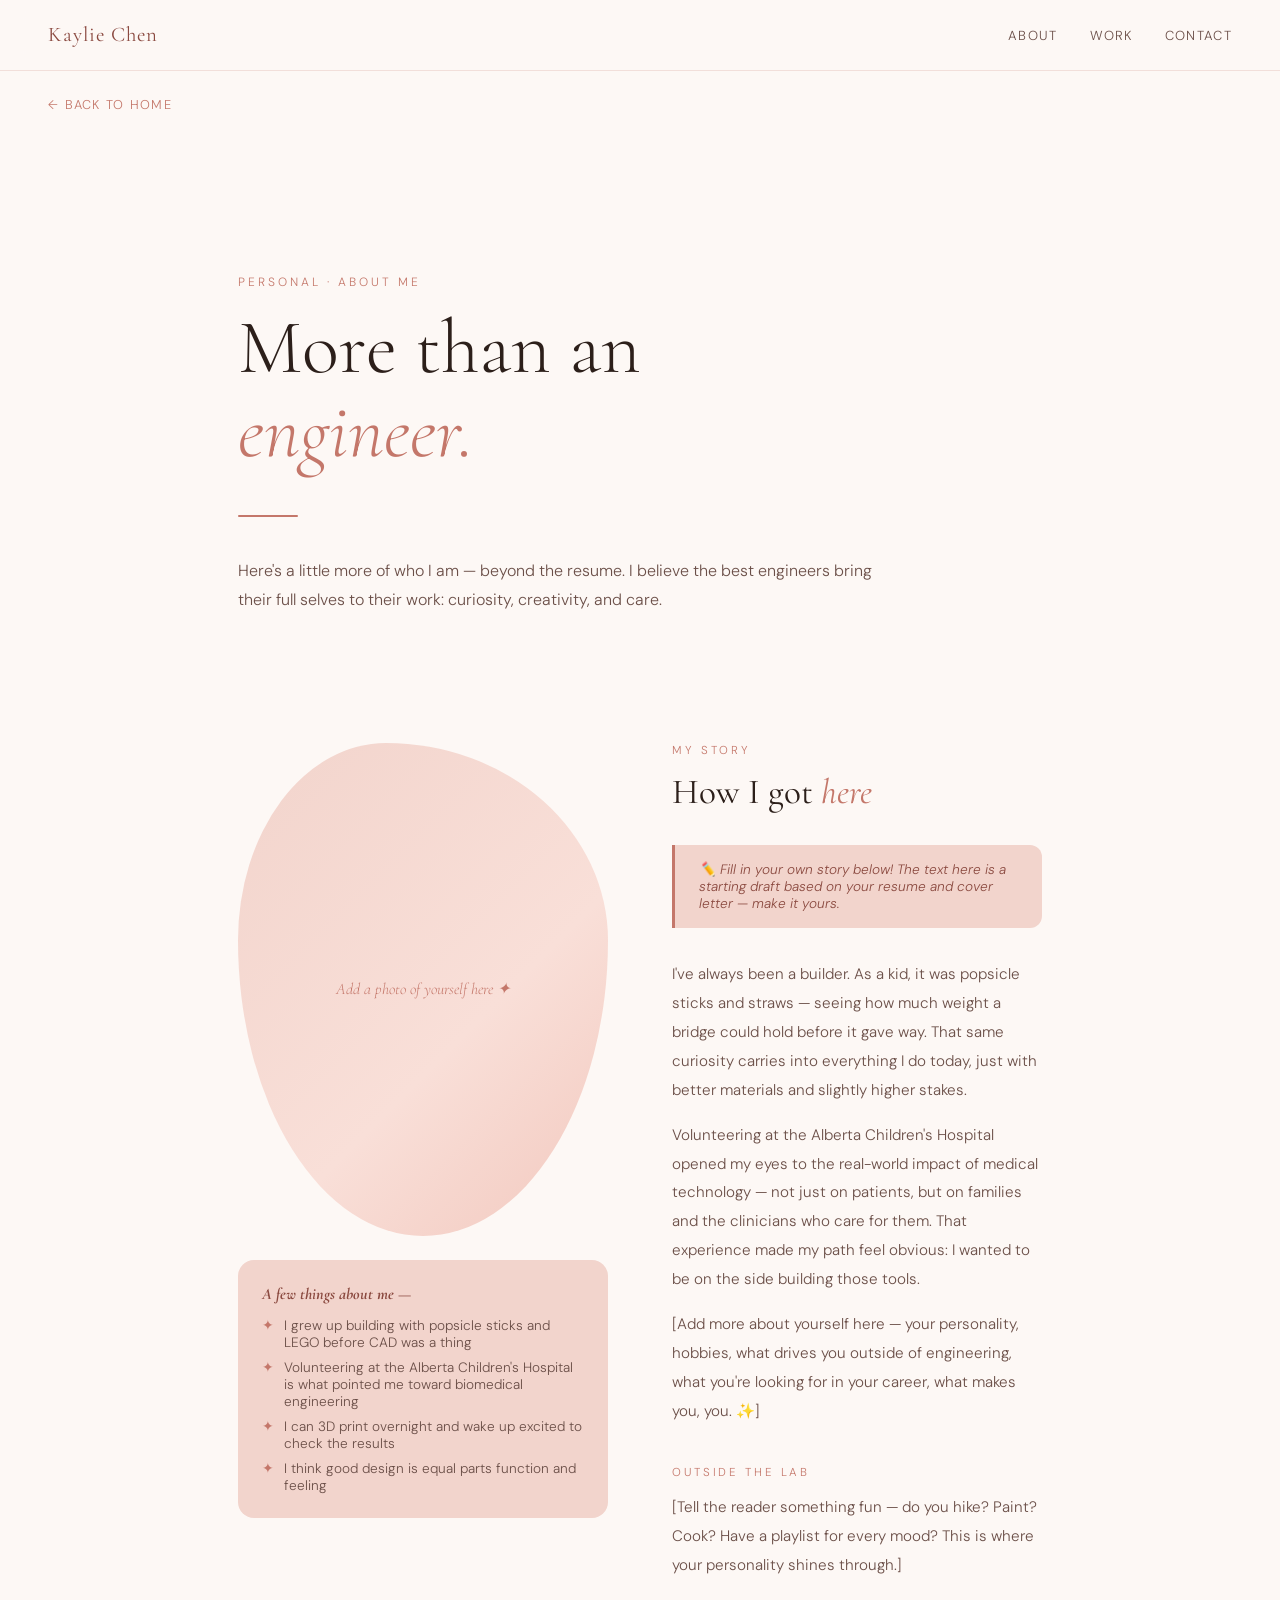
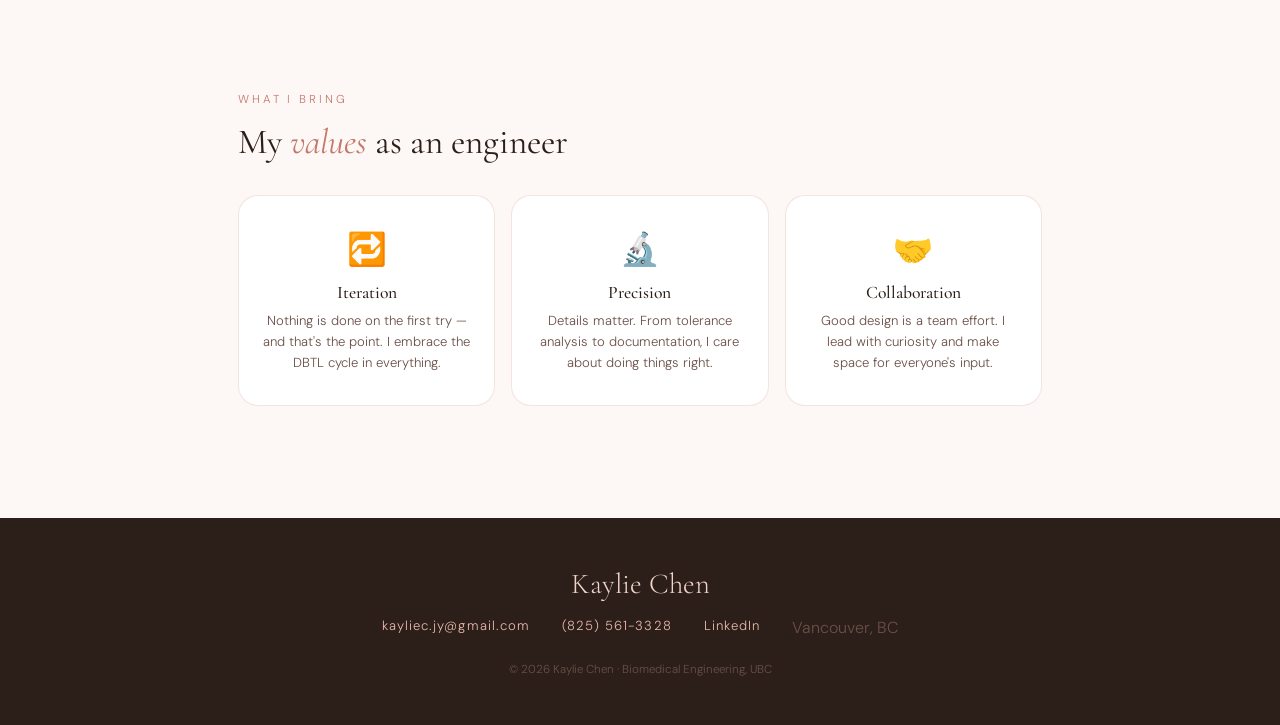
==== about.html @ 6ee11d53 "new web look" ====
<!DOCTYPE html>
<html lang="en">
<head>
  <meta charset="UTF-8"/>
  <meta name="viewport" content="width=device-width, initial-scale=1.0"/>
  <title>About — Kaylie Chen</title>
  <link rel="preconnect" href="https://fonts.googleapis.com">
  <link href="https://fonts.googleapis.com/css2?family=Cormorant+Garamond:ital,wght@0,300;0,400;0,500;1,300;1,400&family=DM+Sans:wght@300;400;500&display=swap" rel="stylesheet">
  <link rel="stylesheet" href="shared.css">
  <style>
    .about-grid {
      display: grid;
      grid-template-columns: 1fr 1fr;
      gap: 4rem;
      align-items: start;
      padding: 3rem;
      max-width: 900px;
      margin: 0 auto;
    }

    .about-photo-wrap {
      position: relative;
    }

    .about-photo-main {
      width: 100%;
      aspect-ratio: 3/4;
      background: linear-gradient(135deg, var(--pink) 0%, #f9dfd8 60%, #f2c8be 100%);
      border-radius: 40% 60% 50% 50% / 40% 40% 60% 60%;
      display: flex;
      align-items: center;
      justify-content: center;
      color: var(--rose);
      font-style: italic;
      font-family: 'Cormorant Garamond', serif;
      font-size: 1rem;
      text-align: center;
      padding: 2rem;
    }

    .fun-fact-strip {
      background: var(--pink);
      border-radius: 16px;
      padding: 1.5rem;
      margin-top: 1.5rem;
    }

    .fun-fact-strip h4 {
      font-family: 'Cormorant Garamond', serif;
      font-size: 1rem;
      font-style: italic;
      color: var(--rose-dark);
      margin-bottom: 0.8rem;
    }

    .fun-list {
      list-style: none;
      display: flex;
      flex-direction: column;
      gap: 0.5rem;
    }

    .fun-list li {
      font-size: 0.85rem;
      color: var(--text-soft);
      display: flex;
      gap: 0.6rem;
    }

    .fun-list li::before {
      content: "✦";
      color: var(--rose);
      flex-shrink: 0;
    }

    .values-section {
      padding: 3rem;
      max-width: 900px;
      margin: 0 auto;
    }

    .values-grid {
      display: grid;
      grid-template-columns: repeat(3, 1fr);
      gap: 1rem;
      margin-top: 2rem;
    }

    .value-card {
      background: white;
      border: 1px solid var(--border);
      border-radius: 20px;
      padding: 2rem 1.5rem;
      text-align: center;
    }

    .value-emoji {
      font-size: 2rem;
      margin-bottom: 0.8rem;
    }

    .value-name {
      font-family: 'Cormorant Garamond', serif;
      font-size: 1.1rem;
      font-weight: 500;
      color: var(--text);
      margin-bottom: 0.4rem;
    }

    .value-desc {
      font-size: 0.82rem;
      color: var(--text-soft);
      line-height: 1.6;
    }

    .placeholder-note {
      background: var(--pink);
      border-left: 3px solid var(--rose);
      padding: 1rem 1.5rem;
      border-radius: 0 12px 12px 0;
      font-size: 0.85rem;
      color: var(--rose-dark);
      font-style: italic;
      margin: 2rem 0;
    }

    @media (max-width: 768px) {
      .about-grid { grid-template-columns: 1fr; padding: 1.5rem; }
      .values-grid { grid-template-columns: 1fr; }
    }
  </style>
</head>
<body>

  <nav>
    <a class="nav-logo" href="index.html">Kaylie Chen</a>
    <ul class="nav-links">
      <li><a href="index.html#about">About</a></li>
      <li><a href="index.html#projects">Work</a></li>
      <li><a href="#contact">Contact</a></li>
    </ul>
  </nav>

  <a href="index.html" class="back-btn">← Back to Home</a>

  <div class="page-hero">
    <p class="page-tag">Personal · About Me</p>
    <h1 class="page-title">More than an<br><em>engineer.</em></h1>
    <div class="divider"></div>
    <p class="page-intro">
      Here's a little more of who I am — beyond the resume. I believe the best engineers 
      bring their full selves to their work: curiosity, creativity, and care.
    </p>
  </div>

  <div class="about-grid">
    <div class="reveal">
      <div class="about-photo-main">
        Add a photo of yourself here ✦
      </div>
      <div class="fun-fact-strip">
        <h4>A few things about me —</h4>
        <ul class="fun-list">
          <li>I grew up building with popsicle sticks and LEGO before CAD was a thing</li>
          <li>Volunteering at the Alberta Children's Hospital is what pointed me toward biomedical engineering</li>
          <li>I can 3D print overnight and wake up excited to check the results</li>
          <li>I think good design is equal parts function and feeling</li>
        </ul>
      </div>
    </div>

    <div class="reveal">
      <p class="section-label">My Story</p>
      <h2 class="section-heading">How I got <em>here</em></h2>

      <div class="placeholder-note">
        ✏️ Fill in your own story below! The text here is a starting draft based on your resume and cover letter — make it yours.
      </div>

      <p class="body-text">
        I've always been a builder. As a kid, it was popsicle sticks and straws — seeing how much 
        weight a bridge could hold before it gave way. That same curiosity carries into everything 
        I do today, just with better materials and slightly higher stakes.
      </p>
      <p class="body-text">
        Volunteering at the Alberta Children's Hospital opened my eyes to the real-world impact 
        of medical technology — not just on patients, but on families and the clinicians who care 
        for them. That experience made my path feel obvious: I wanted to be on the side building 
        those tools.
      </p>
      <p class="body-text">
        [Add more about yourself here — your personality, hobbies, what drives you outside of 
        engineering, what you're looking for in your career, what makes you, you. ✨]
      </p>

      <p class="section-label" style="margin-top: 2.5rem">Outside the Lab</p>
      <p class="body-text">
        [Tell the reader something fun — do you hike? Paint? Cook? Have a playlist for every 
        mood? This is where your personality shines through.]
      </p>
    </div>
  </div>

  <!-- VALUES -->
  <div class="values-section reveal">
    <p class="section-label">What I Bring</p>
    <h2 class="section-heading">My <em>values</em> as an engineer</h2>
    <div class="values-grid">
      <div class="value-card">
        <div class="value-emoji">🔁</div>
        <div class="value-name">Iteration</div>
        <p class="value-desc">Nothing is done on the first try — and that's the point. I embrace the DBTL cycle in everything.</p>
      </div>
      <div class="value-card">
        <div class="value-emoji">🔬</div>
        <div class="value-name">Precision</div>
        <p class="value-desc">Details matter. From tolerance analysis to documentation, I care about doing things right.</p>
      </div>
      <div class="value-card">
        <div class="value-emoji">🤝</div>
        <div class="value-name">Collaboration</div>
        <p class="value-desc">Good design is a team effort. I lead with curiosity and make space for everyone's input.</p>
      </div>
    </div>
  </div>

  <footer id="contact">
    <div class="footer-name">Kaylie Chen</div>
    <div class="footer-links">
      <a href="mailto:kayliec.jy@gmail.com">kayliec.jy@gmail.com</a>
      <a href="tel:8255613328">(825) 561-3328</a>
      <a href="https://www.linkedin.com/in/kayliecjy" target="_blank">LinkedIn</a>
      <span style="color: var(--text-soft)">Vancouver, BC</span>
    </div>
    <p class="footer-copy">© 2026 Kaylie Chen · Biomedical Engineering, UBC</p>
  </footer>

  <script>
    const reveals = document.querySelectorAll('.reveal');
    const observer = new IntersectionObserver(entries => {
      entries.forEach(e => { if (e.isIntersecting) e.target.classList.add('visible'); });
    }, { threshold: 0.1 });
    reveals.forEach(el => observer.observe(el));
  </script>
</body>
</html>
---- shared.css ----
/* shared.css — Kaylie Chen Portfolio */

:root {
  --bg: #fdf8f5;
  --pink: #f2d4cc;
  --pink-mid: #e8b8ac;
  --rose: #c4776a;
  --rose-dark: #8b4a40;
  --green: #7aad8f;
  --text: #2c1f1a;
  --text-soft: #6b4f48;
  --cream: #faf3ee;
  --border: rgba(196, 119, 106, 0.2);
}

* { margin: 0; padding: 0; box-sizing: border-box; }
html { scroll-behavior: smooth; }

body {
  background: var(--bg);
  color: var(--text);
  font-family: 'DM Sans', sans-serif;
  font-weight: 300;
  overflow-x: hidden;
}

/* NAV */
nav {
  position: fixed;
  top: 0; left: 0; right: 0;
  z-index: 100;
  display: flex;
  justify-content: space-between;
  align-items: center;
  padding: 1.4rem 3rem;
  background: rgba(253, 248, 245, 0.9);
  backdrop-filter: blur(12px);
  border-bottom: 1px solid var(--border);
}

.nav-logo {
  font-family: 'Cormorant Garamond', serif;
  font-size: 1.3rem;
  font-weight: 400;
  letter-spacing: 0.05em;
  color: var(--rose-dark);
  text-decoration: none;
}

.nav-links {
  display: flex;
  gap: 2rem;
  list-style: none;
}

.nav-links a {
  font-size: 0.82rem;
  letter-spacing: 0.1em;
  text-transform: uppercase;
  color: var(--text-soft);
  text-decoration: none;
  transition: color 0.3s;
}

.nav-links a:hover { color: var(--rose); }

/* PAGE HERO */
.page-hero {
  padding: 10rem 3rem 5rem;
  max-width: 900px;
  margin: 0 auto;
}

.page-tag {
  font-size: 0.75rem;
  letter-spacing: 0.25em;
  text-transform: uppercase;
  color: var(--rose);
  margin-bottom: 1rem;
}

.page-title {
  font-family: 'Cormorant Garamond', serif;
  font-size: clamp(2.8rem, 6vw, 5rem);
  font-weight: 300;
  line-height: 1.1;
  margin-bottom: 1.5rem;
}

.page-title em { font-style: italic; color: var(--rose); }

.page-intro {
  font-size: 1rem;
  line-height: 1.8;
  color: var(--text-soft);
  max-width: 640px;
}

.divider {
  width: 60px;
  height: 2px;
  background: var(--rose);
  margin: 2.5rem 0;
  border-radius: 2px;
}

/* CONTENT SECTIONS */
.content-section {
  padding: 4rem 3rem;
  max-width: 900px;
  margin: 0 auto;
}

.section-label {
  font-size: 0.72rem;
  letter-spacing: 0.25em;
  text-transform: uppercase;
  color: var(--rose);
  margin-bottom: 0.8rem;
}

.section-heading {
  font-family: 'Cormorant Garamond', serif;
  font-size: clamp(1.5rem, 3vw, 2.2rem);
  font-weight: 400;
  margin-bottom: 1.2rem;
  color: var(--text);
}

.section-heading em { font-style: italic; color: var(--rose); }

.body-text {
  font-size: 0.95rem;
  line-height: 1.9;
  color: var(--text-soft);
  margin-bottom: 1rem;
}

/* GOALS/ACHIEVEMENTS */
.goals-grid {
  display: grid;
  grid-template-columns: repeat(auto-fit, minmax(240px, 1fr));
  gap: 1.2rem;
  margin-top: 2rem;
}

.goal-card {
  background: var(--cream);
  border: 1px solid var(--border);
  border-radius: 18px;
  padding: 1.8rem;
}

.goal-icon {
  font-size: 1.5rem;
  margin-bottom: 0.8rem;
}

.goal-title {
  font-family: 'Cormorant Garamond', serif;
  font-size: 1.1rem;
  font-weight: 500;
  margin-bottom: 0.5rem;
  color: var(--text);
}

.goal-desc {
  font-size: 0.85rem;
  line-height: 1.7;
  color: var(--text-soft);
}

/* PHOTO GRID */
.photo-section {
  padding: 4rem 3rem;
  max-width: 900px;
  margin: 0 auto;
}

.photo-grid {
  display: grid;
  grid-template-columns: repeat(3, 1fr);
  gap: 1rem;
  margin-top: 1.5rem;
}

.photo-placeholder {
  aspect-ratio: 4/3;
  background: linear-gradient(135deg, var(--pink) 0%, #f9dfd8 100%);
  border-radius: 16px;
  display: flex;
  flex-direction: column;
  align-items: center;
  justify-content: center;
  gap: 0.5rem;
  color: var(--rose);
  font-size: 0.8rem;
  font-style: italic;
  text-align: center;
  padding: 1rem;
  cursor: pointer;
  transition: transform 0.3s;
}

.photo-placeholder:hover { transform: scale(1.02); }

.photo-placeholder .plus {
  font-size: 2rem;
  opacity: 0.5;
}

.photo-placeholder.green { background: linear-gradient(135deg, #d4e8dd 0%, #edf4f0 100%); color: #3a7a56; }
.photo-placeholder.purple { background: linear-gradient(135deg, #ddd4ee 0%, #f0ecf8 100%); color: #6a4a8b; }
.photo-placeholder.gold { background: linear-gradient(135deg, #f0ddb8 0%, #fdf3e3 100%); color: #8b6a2a; }

/* SKILLS TAGS */
.skills-row {
  display: flex;
  flex-wrap: wrap;
  gap: 0.6rem;
  margin-top: 1.5rem;
}

.skill-tag {
  padding: 0.4rem 1rem;
  border: 1px solid var(--rose);
  border-radius: 50px;
  font-size: 0.78rem;
  letter-spacing: 0.08em;
  color: var(--rose-dark);
}

/* FOOTER */
footer {
  background: var(--text);
  color: var(--pink);
  padding: 3rem;
  display: flex;
  flex-direction: column;
  align-items: center;
  gap: 1rem;
  text-align: center;
  margin-top: 4rem;
}

.footer-name {
  font-family: 'Cormorant Garamond', serif;
  font-size: 1.8rem;
  color: var(--pink);
}

.footer-links {
  display: flex;
  gap: 2rem;
  flex-wrap: wrap;
  justify-content: center;
}

.footer-links a {
  color: var(--pink-mid);
  text-decoration: none;
  font-size: 0.82rem;
  letter-spacing: 0.08em;
  transition: color 0.3s;
}

.footer-links a:hover { color: white; }

.footer-copy {
  font-size: 0.72rem;
  color: var(--text-soft);
  margin-top: 0.5rem;
}

/* BACK BTN */
.back-btn {
  display: inline-flex;
  align-items: center;
  gap: 0.5rem;
  font-size: 0.8rem;
  letter-spacing: 0.1em;
  text-transform: uppercase;
  color: var(--rose);
  text-decoration: none;
  margin: 6rem 3rem 0;
  transition: gap 0.3s;
}

.back-btn:hover { gap: 0.8rem; }

/* REVEAL ANIMATION */
.reveal {
  opacity: 0;
  transform: translateY(24px);
  transition: opacity 0.7s ease, transform 0.7s ease;
}

.reveal.visible {
  opacity: 1;
  transform: translateY(0);
}

@media (max-width: 768px) {
  nav { padding: 1rem 1.5rem; }
  .page-hero { padding: 8rem 1.5rem 3rem; }
  .content-section, .photo-section { padding: 3rem 1.5rem; }
  .photo-grid { grid-template-columns: repeat(2, 1fr); }
  .back-btn { margin: 5rem 1.5rem 0; }
}
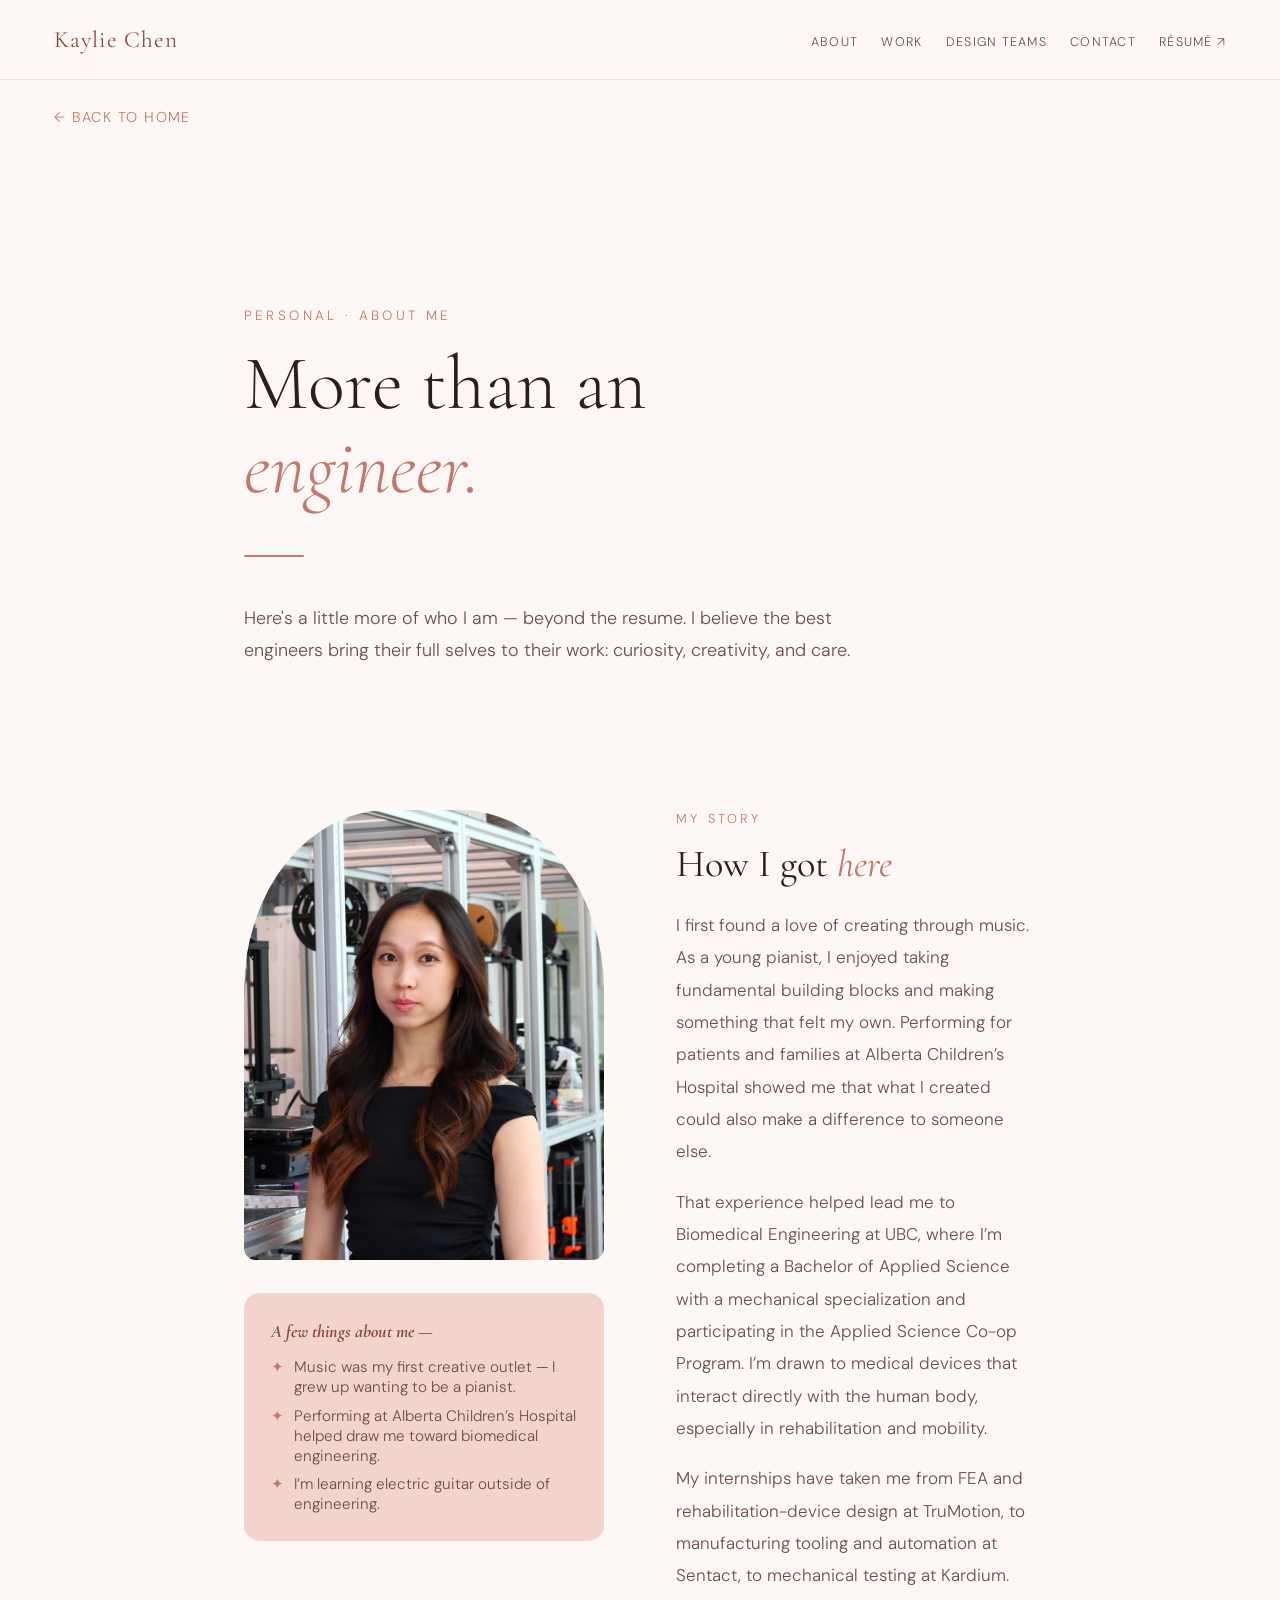
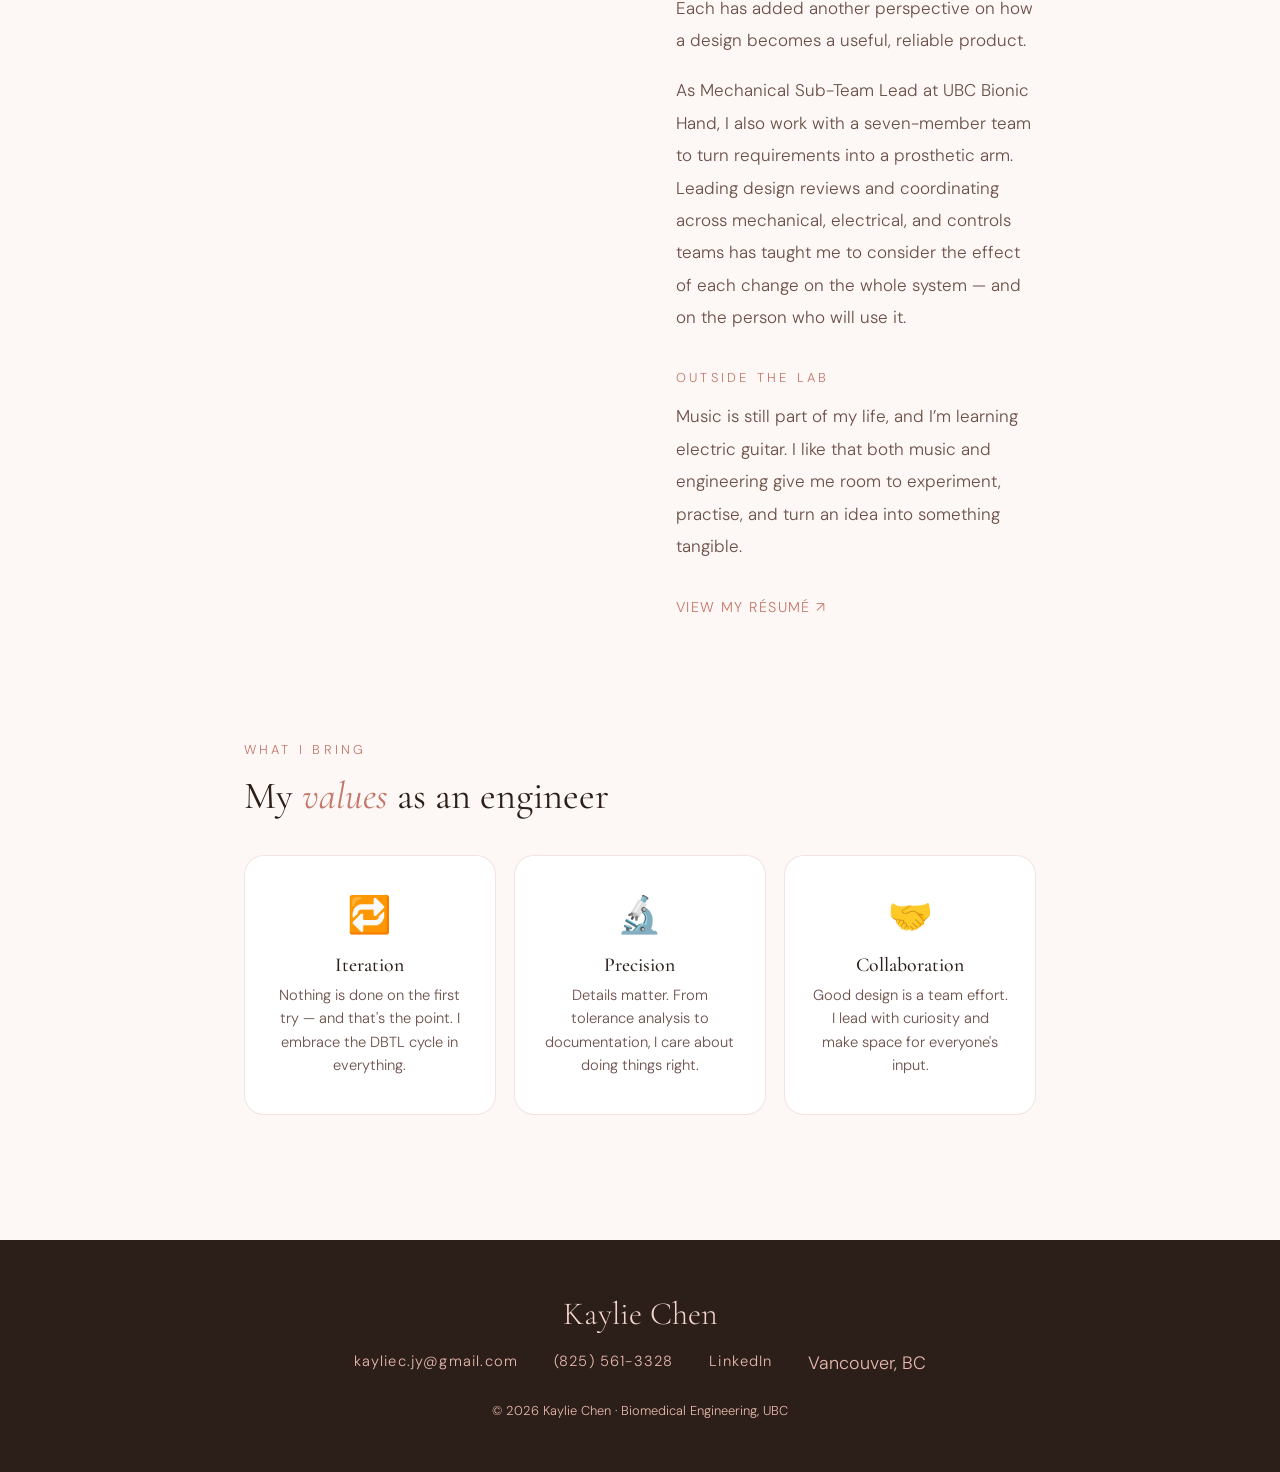
==== commit 68e4b7c1: "new updates bulk" ====
--- a/about.html
+++ b/about.html
@@ -129,17 +129,11 @@
       .values-grid { grid-template-columns: 1fr; }
     }
   </style>
+  <link rel="icon" href="icon.png">
 </head>
 <body>
 
-  <nav>
-    <a class="nav-logo" href="index.html">Kaylie Chen</a>
-    <ul class="nav-links">
-      <li><a href="index.html#about">About</a></li>
-      <li><a href="index.html#projects">Work</a></li>
-      <li><a href="#contact">Contact</a></li>
-    </ul>
-  </nav>
+  <nav aria-label="Main navigation"><a class="nav-logo" href="index.html">Kaylie Chen</a><ul class="nav-links"><li><a href="index.html#about">About</a></li><li><a href="index.html#projects">Work</a></li><li><a href="index.html#design-teams">Design Teams</a></li><li><a href="index.html#contact">Contact</a></li><li><a href="assets/Kaylie-Chen-Resume.pdf" target="_blank" rel="noopener">Résumé ↗</a></li></ul></nav>
 
   <a href="index.html" class="back-btn">← Back to Home</a>
 
@@ -155,17 +149,10 @@
 
   <div class="about-grid">
     <div class="reveal">
-      <div class="about-photo-main">
-        Add a photo of yourself here ✦
-      </div>
+      <img class="portrait" src="assets/kaylie-chen.jpg" alt="Kaylie Chen in a fabrication lab" width="1600" height="1067">
       <div class="fun-fact-strip">
         <h4>A few things about me —</h4>
-        <ul class="fun-list">
-          <li>I grew up building with popsicle sticks and LEGO before CAD was a thing</li>
-          <li>Volunteering at the Alberta Children's Hospital is what pointed me toward biomedical engineering</li>
-          <li>I can 3D print overnight and wake up excited to check the results</li>
-          <li>I think good design is equal parts function and feeling</li>
-        </ul>
+        <ul class="fun-list"><li>Music was my first creative outlet — I grew up wanting to be a pianist.</li><li>Performing at Alberta Children’s Hospital helped draw me toward biomedical engineering.</li><li>I’m learning electric guitar outside of engineering.</li></ul>
       </div>
     </div>
 
@@ -173,31 +160,13 @@
       <p class="section-label">My Story</p>
       <h2 class="section-heading">How I got <em>here</em></h2>
 
-      <div class="placeholder-note">
-        ✏️ Fill in your own story below! The text here is a starting draft based on your resume and cover letter — make it yours.
-      </div>
-
-      <p class="body-text">
-        I've always been a builder. As a kid, it was popsicle sticks and straws — seeing how much 
-        weight a bridge could hold before it gave way. That same curiosity carries into everything 
-        I do today, just with better materials and slightly higher stakes.
-      </p>
-      <p class="body-text">
-        Volunteering at the Alberta Children's Hospital opened my eyes to the real-world impact 
-        of medical technology — not just on patients, but on families and the clinicians who care 
-        for them. That experience made my path feel obvious: I wanted to be on the side building 
-        those tools.
-      </p>
-      <p class="body-text">
-        [Add more about yourself here — your personality, hobbies, what drives you outside of 
-        engineering, what you're looking for in your career, what makes you, you. ✨]
-      </p>
-
-      <p class="section-label" style="margin-top: 2.5rem">Outside the Lab</p>
-      <p class="body-text">
-        [Tell the reader something fun — do you hike? Paint? Cook? Have a playlist for every 
-        mood? This is where your personality shines through.]
-      </p>
+      <p class="body-text">I first found a love of creating through music. As a young pianist, I enjoyed taking fundamental building blocks and making something that felt my own. Performing for patients and families at Alberta Children’s Hospital showed me that what I created could also make a difference to someone else.</p>
+      <p class="body-text">That experience helped lead me to Biomedical Engineering at UBC, where I’m completing a Bachelor of Applied Science with a mechanical specialization and participating in the Applied Science Co-op Program. I’m drawn to medical devices that interact directly with the human body, especially in rehabilitation and mobility.</p>
+      <p class="body-text">My internships have taken me from FEA and rehabilitation-device design at TruMotion, to manufacturing tooling and automation at Sentact, to mechanical testing at Kardium. Each has added another perspective on how a design becomes a useful, reliable product.</p>
+      <p class="body-text">As Mechanical Sub-Team Lead at UBC Bionic Hand, I also work with a seven-member team to turn requirements into a prosthetic arm. Leading design reviews and coordinating across mechanical, electrical, and controls teams has taught me to consider the effect of each change on the whole system — and on the person who will use it.</p>
+      <p class="section-label" style="margin-top:2rem">Outside the Lab</p>
+      <p class="body-text">Music is still part of my life, and I’m learning electric guitar. I like that both music and engineering give me room to experiment, practise, and turn an idea into something tangible.</p>
+      <a href="assets/Kaylie-Chen-Resume.pdf" class="back-btn" style="margin:1rem 0" target="_blank" rel="noopener">View my résumé ↗</a>
     </div>
   </div>
 
@@ -229,18 +198,12 @@
     <div class="footer-links">
       <a href="mailto:kayliec.jy@gmail.com">kayliec.jy@gmail.com</a>
       <a href="tel:8255613328">(825) 561-3328</a>
-      <a href="https://www.linkedin.com/in/kayliecjy" target="_blank">LinkedIn</a>
+      <a href="https://www.linkedin.com/in/kayliecjy" target="_blank" rel="noopener noreferrer">LinkedIn</a>
       <span style="color: var(--text-soft)">Vancouver, BC</span>
     </div>
     <p class="footer-copy">© 2026 Kaylie Chen · Biomedical Engineering, UBC</p>
   </footer>
 
-  <script>
-    const reveals = document.querySelectorAll('.reveal');
-    const observer = new IntersectionObserver(entries => {
-      entries.forEach(e => { if (e.isIntersecting) e.target.classList.add('visible'); });
-    }, { threshold: 0.1 });
-    reveals.forEach(el => observer.observe(el));
-  </script>
+
 </body>
 </html>
--- a/shared.css
+++ b/shared.css
@@ -14,7 +14,7 @@
 }
 
 * { margin: 0; padding: 0; box-sizing: border-box; }
-html { scroll-behavior: smooth; }
+html { scroll-behavior: smooth; font-size: 112%; }
 
 body {
   background: var(--bg);
@@ -289,16 +289,30 @@
 .back-btn:hover { gap: 0.8rem; }
 
 /* REVEAL ANIMATION */
-.reveal {
-  opacity: 0;
-  transform: translateY(24px);
-  transition: opacity 0.7s ease, transform 0.7s ease;
-}
+.reveal { opacity: 1; }
 
 .reveal.visible {
   opacity: 1;
   transform: translateY(0);
 }
+
+/* Fixed-header anchors and accessible, responsive navigation. */
+html { scroll-padding-top: 7rem; }
+[id] { scroll-margin-top: 7rem; }
+nav { gap: 1.5rem; }
+.nav-links { gap: 1.3rem; align-items: center; flex-wrap: wrap; }
+.nav-links a { font-size: .7rem; }
+a:focus-visible { outline: 3px solid var(--rose-dark); outline-offset: 5px; }
+.footer-copy, footer .footer-links span { color: var(--pink-mid) !important; }
+.editor-note { background: #fff3c4; border-left: 4px solid #9a6b13; border-radius: 0 10px 10px 0; padding: 1rem 1.3rem; color: #5d410d; font-size: .85rem; line-height: 1.8; margin: 1.5rem 0; }
+.case-list { padding-left: 1.2rem; color: var(--text-soft); font-size: .92rem; line-height: 1.85; }
+.case-list li { margin-bottom: .7rem; }
+.case-summary { border-block: 1px solid var(--border); padding: 1.5rem 0; margin: 2rem 0; display: grid; grid-template-columns: repeat(3, 1fr); gap: 1.5rem; }
+.case-summary dt { font-size: .7rem; text-transform: uppercase; letter-spacing: .12em; color: var(--rose-dark); margin-bottom: .5rem; }
+.case-summary dd { font-size: .85rem; line-height: 1.7; color: var(--text-soft); }
+.portrait { width: 100%; height: auto; aspect-ratio: 4/5; object-fit: cover; object-position: center; border-radius: 40% 40% 12px 12px; }
+@media (max-width: 768px) { nav { align-items: flex-start; flex-direction: column; gap: .65rem; padding: .8rem 1.5rem; } .nav-links { gap: .65rem 1rem; } .nav-links a { font-size: .62rem; letter-spacing: .06em; } .case-summary { grid-template-columns: 1fr; } }
+@media (prefers-reduced-motion: reduce) { html { scroll-behavior: auto; } *, *::before, *::after { transition: none !important; animation: none !important; } }
 
 @media (max-width: 768px) {
   nav { padding: 1rem 1.5rem; }
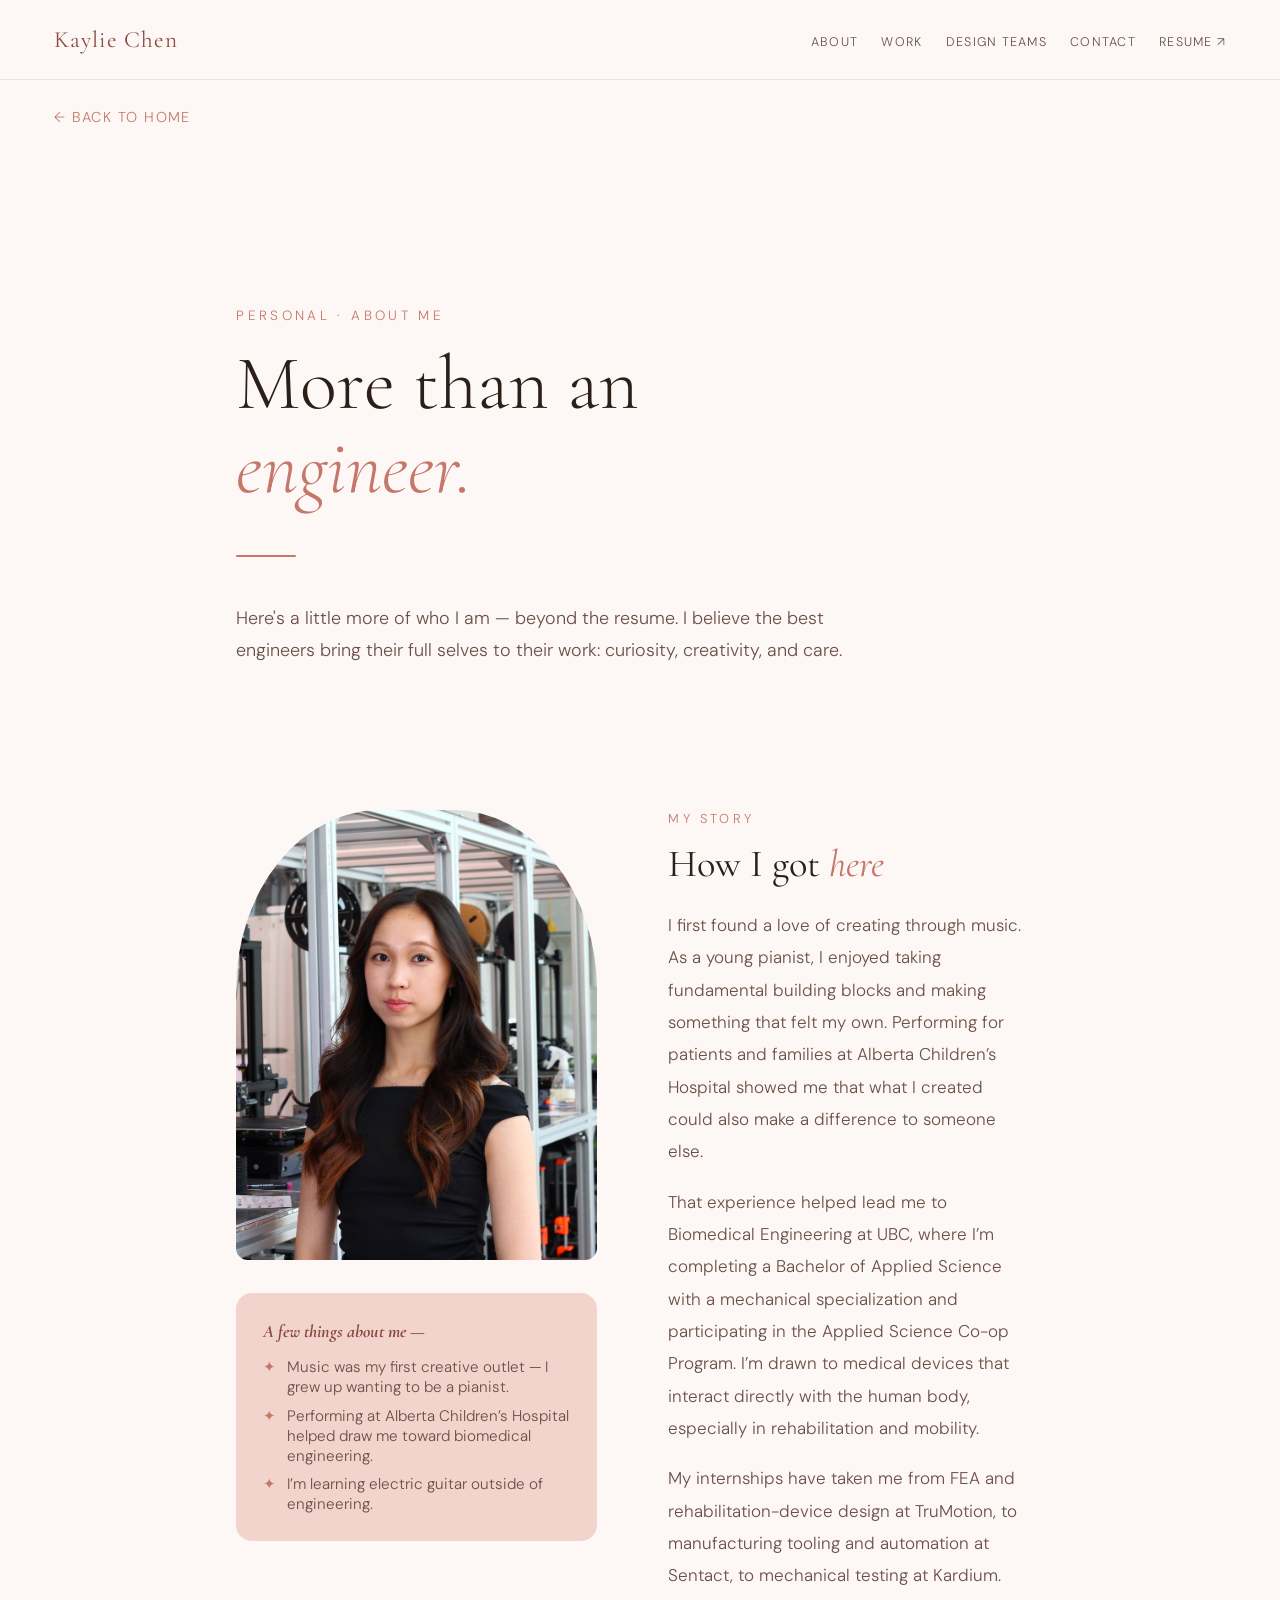
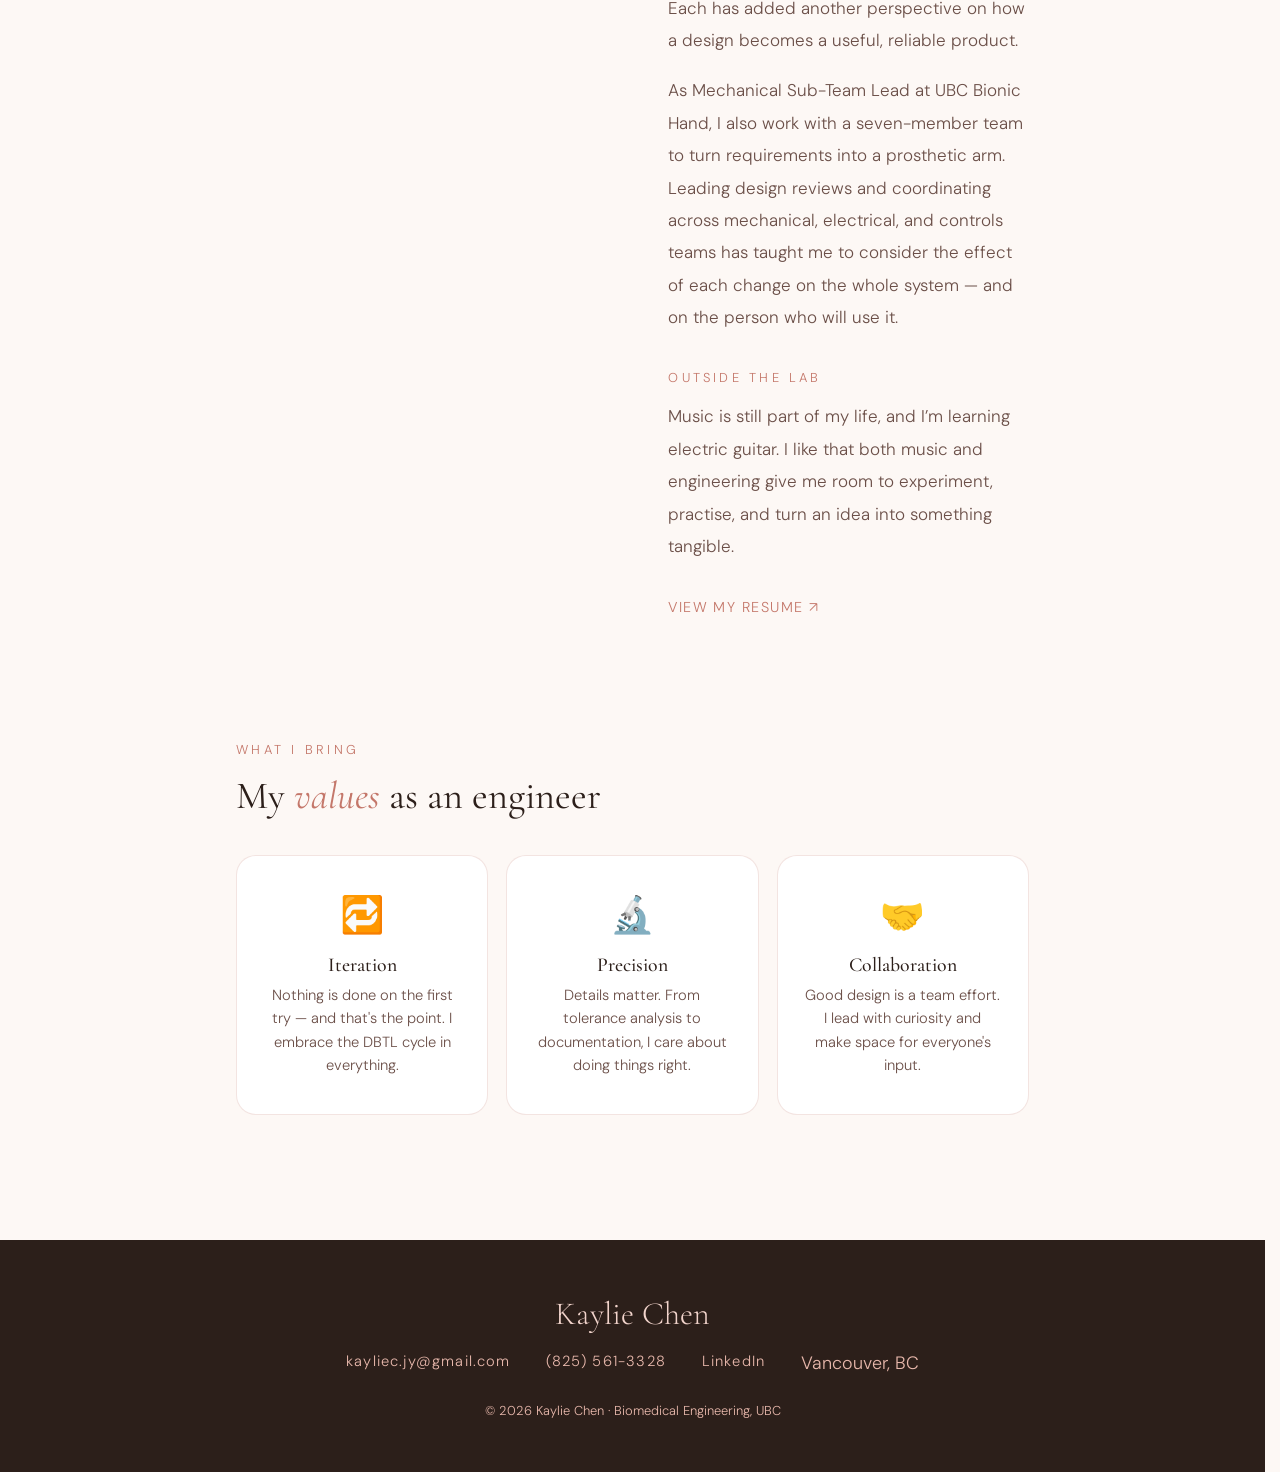
==== commit 1cae85a5: "skills bar" ====
--- a/about.html
+++ b/about.html
@@ -133,7 +133,7 @@
 </head>
 <body>
 
-  <nav aria-label="Main navigation"><a class="nav-logo" href="index.html">Kaylie Chen</a><ul class="nav-links"><li><a href="index.html#about">About</a></li><li><a href="index.html#projects">Work</a></li><li><a href="index.html#design-teams">Design Teams</a></li><li><a href="index.html#contact">Contact</a></li><li><a href="assets/Kaylie-Chen-Resume.pdf" target="_blank" rel="noopener">Résumé ↗</a></li></ul></nav>
+  <nav aria-label="Main navigation"><a class="nav-logo" href="index.html">Kaylie Chen</a><ul class="nav-links"><li><a href="index.html#about">About</a></li><li><a href="index.html#projects">Work</a></li><li><a href="index.html#design-teams">Design Teams</a></li><li><a href="index.html#contact">Contact</a></li><li><a href="assets/Kaylie-Chen-Resume.pdf" target="_blank" rel="noopener">Resume ↗</a></li></ul></nav>
 
   <a href="index.html" class="back-btn">← Back to Home</a>
 
@@ -166,7 +166,7 @@
       <p class="body-text">As Mechanical Sub-Team Lead at UBC Bionic Hand, I also work with a seven-member team to turn requirements into a prosthetic arm. Leading design reviews and coordinating across mechanical, electrical, and controls teams has taught me to consider the effect of each change on the whole system — and on the person who will use it.</p>
       <p class="section-label" style="margin-top:2rem">Outside the Lab</p>
       <p class="body-text">Music is still part of my life, and I’m learning electric guitar. I like that both music and engineering give me room to experiment, practise, and turn an idea into something tangible.</p>
-      <a href="assets/Kaylie-Chen-Resume.pdf" class="back-btn" style="margin:1rem 0" target="_blank" rel="noopener">View my résumé ↗</a>
+      <a href="assets/Kaylie-Chen-Resume.pdf" class="back-btn" style="margin:1rem 0" target="_blank" rel="noopener">View my resume ↗</a>
     </div>
   </div>
 
--- a/shared.css
+++ b/shared.css
@@ -297,8 +297,9 @@
 }
 
 /* Fixed-header anchors and accessible, responsive navigation. */
-html { scroll-padding-top: 7rem; }
-[id] { scroll-margin-top: 7rem; }
+html { scroll-padding-top: calc(var(--nav-height, 6rem) + 1.5rem); scrollbar-gutter: stable; }
+[id] { scroll-margin-top: 0; }
+.individual-case { padding-top: 3rem; }
 nav { gap: 1.5rem; }
 .nav-links { gap: 1.3rem; align-items: center; flex-wrap: wrap; }
 .nav-links a { font-size: .7rem; }
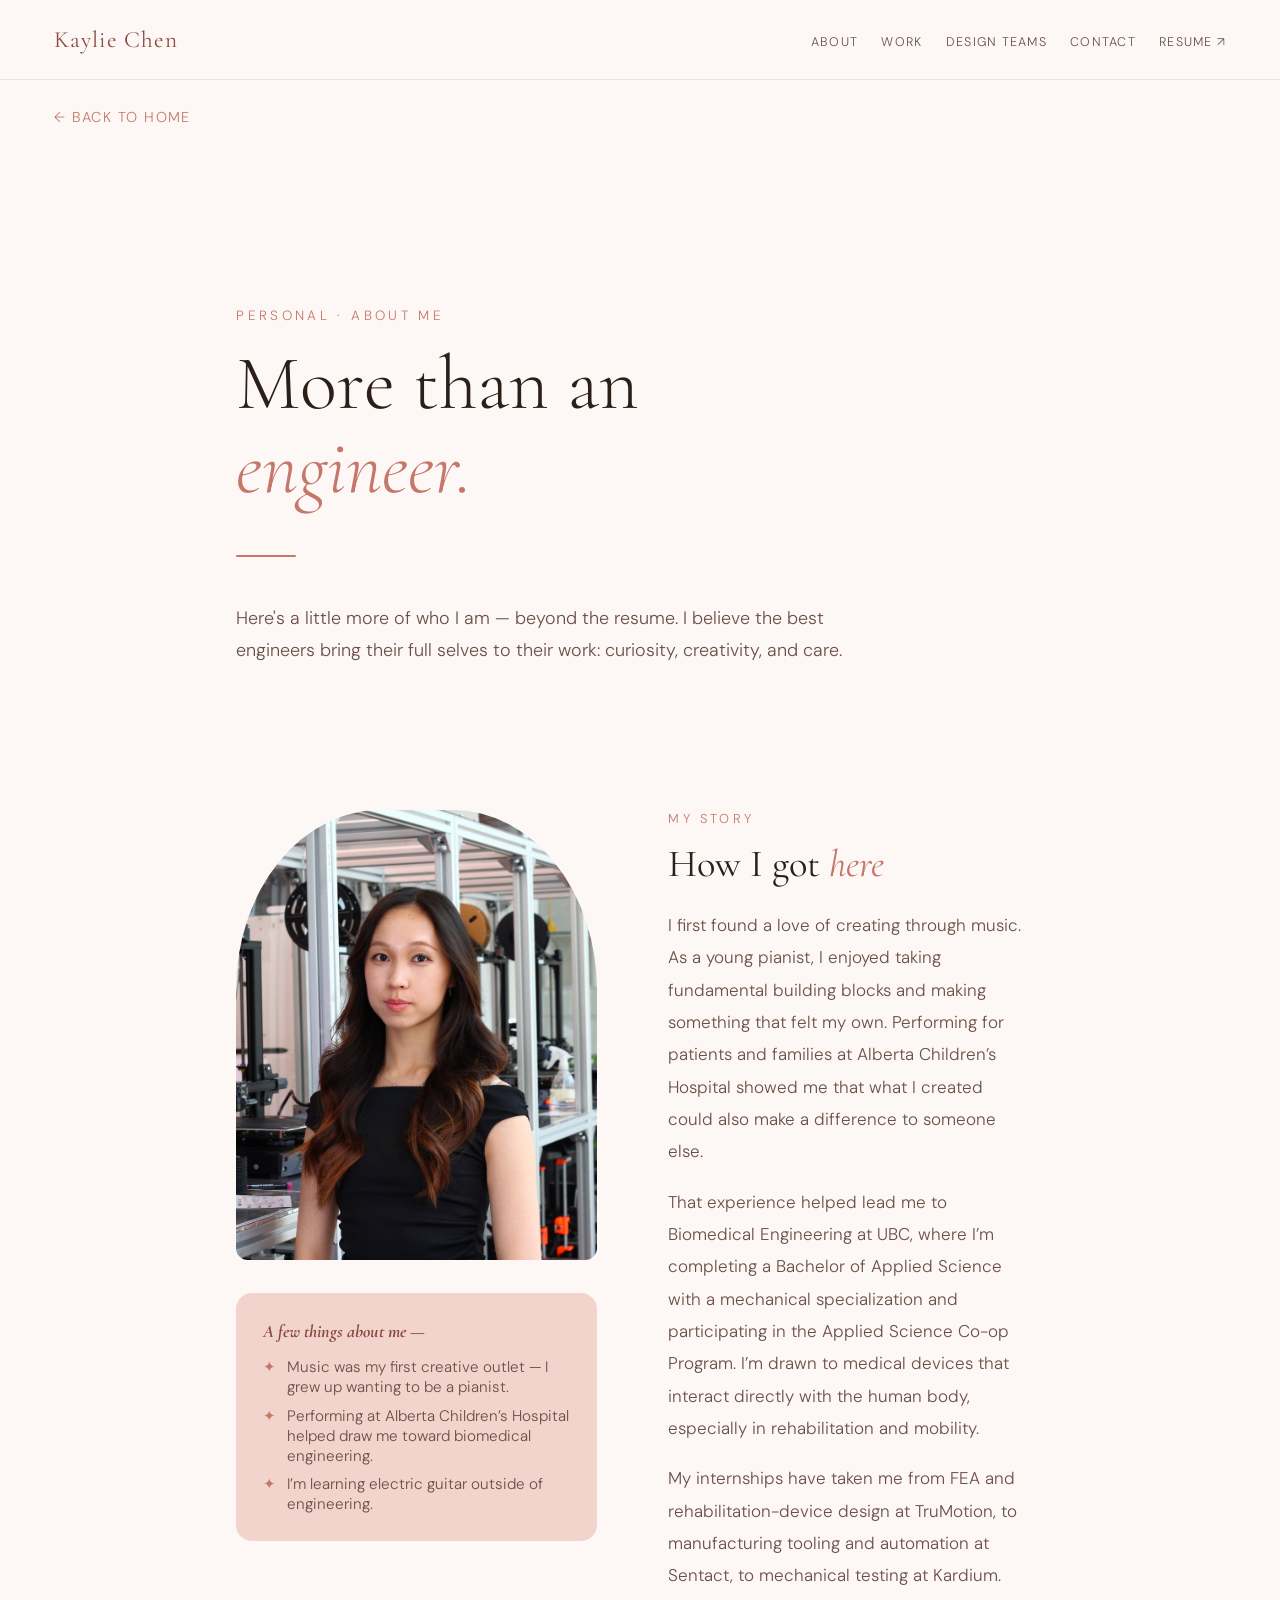
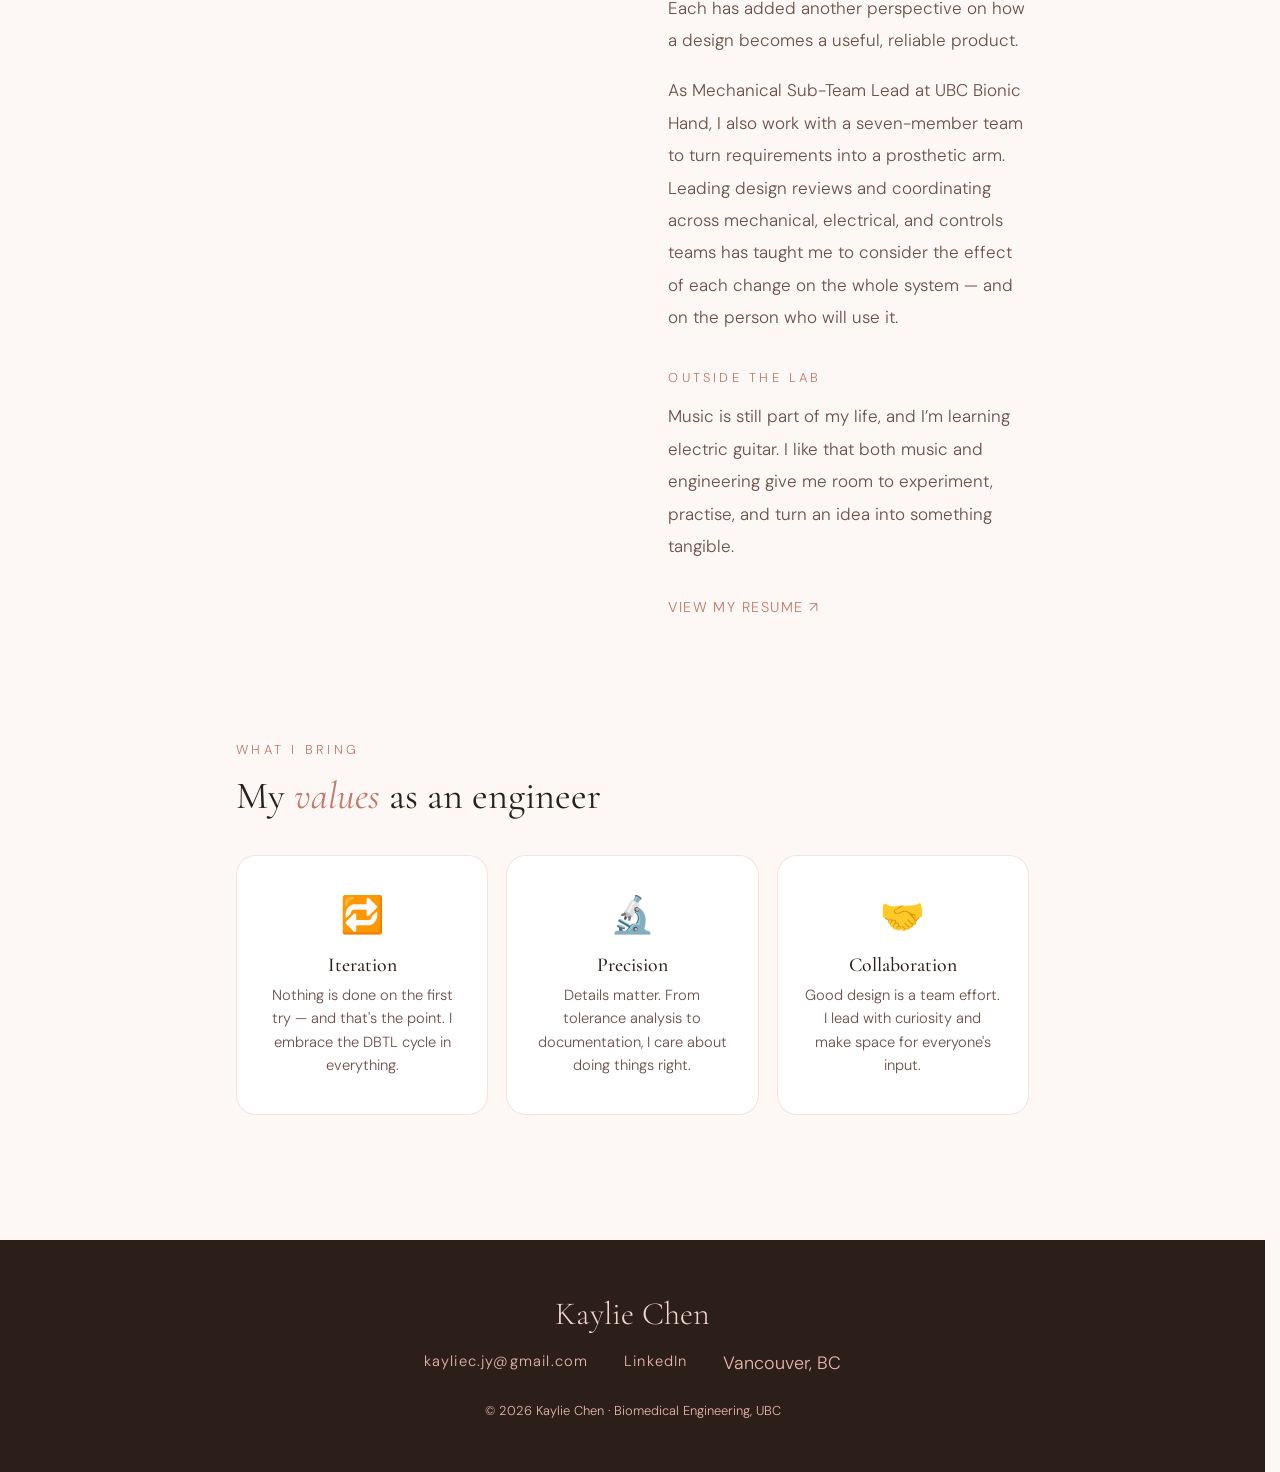
==== commit cb0888b9: "photo" ====
--- a/about.html
+++ b/about.html
@@ -197,7 +197,6 @@
     <div class="footer-name">Kaylie Chen</div>
     <div class="footer-links">
       <a href="mailto:kayliec.jy@gmail.com">kayliec.jy@gmail.com</a>
-      <a href="tel:8255613328">(825) 561-3328</a>
       <a href="https://www.linkedin.com/in/kayliecjy" target="_blank" rel="noopener noreferrer">LinkedIn</a>
       <span style="color: var(--text-soft)">Vancouver, BC</span>
     </div>
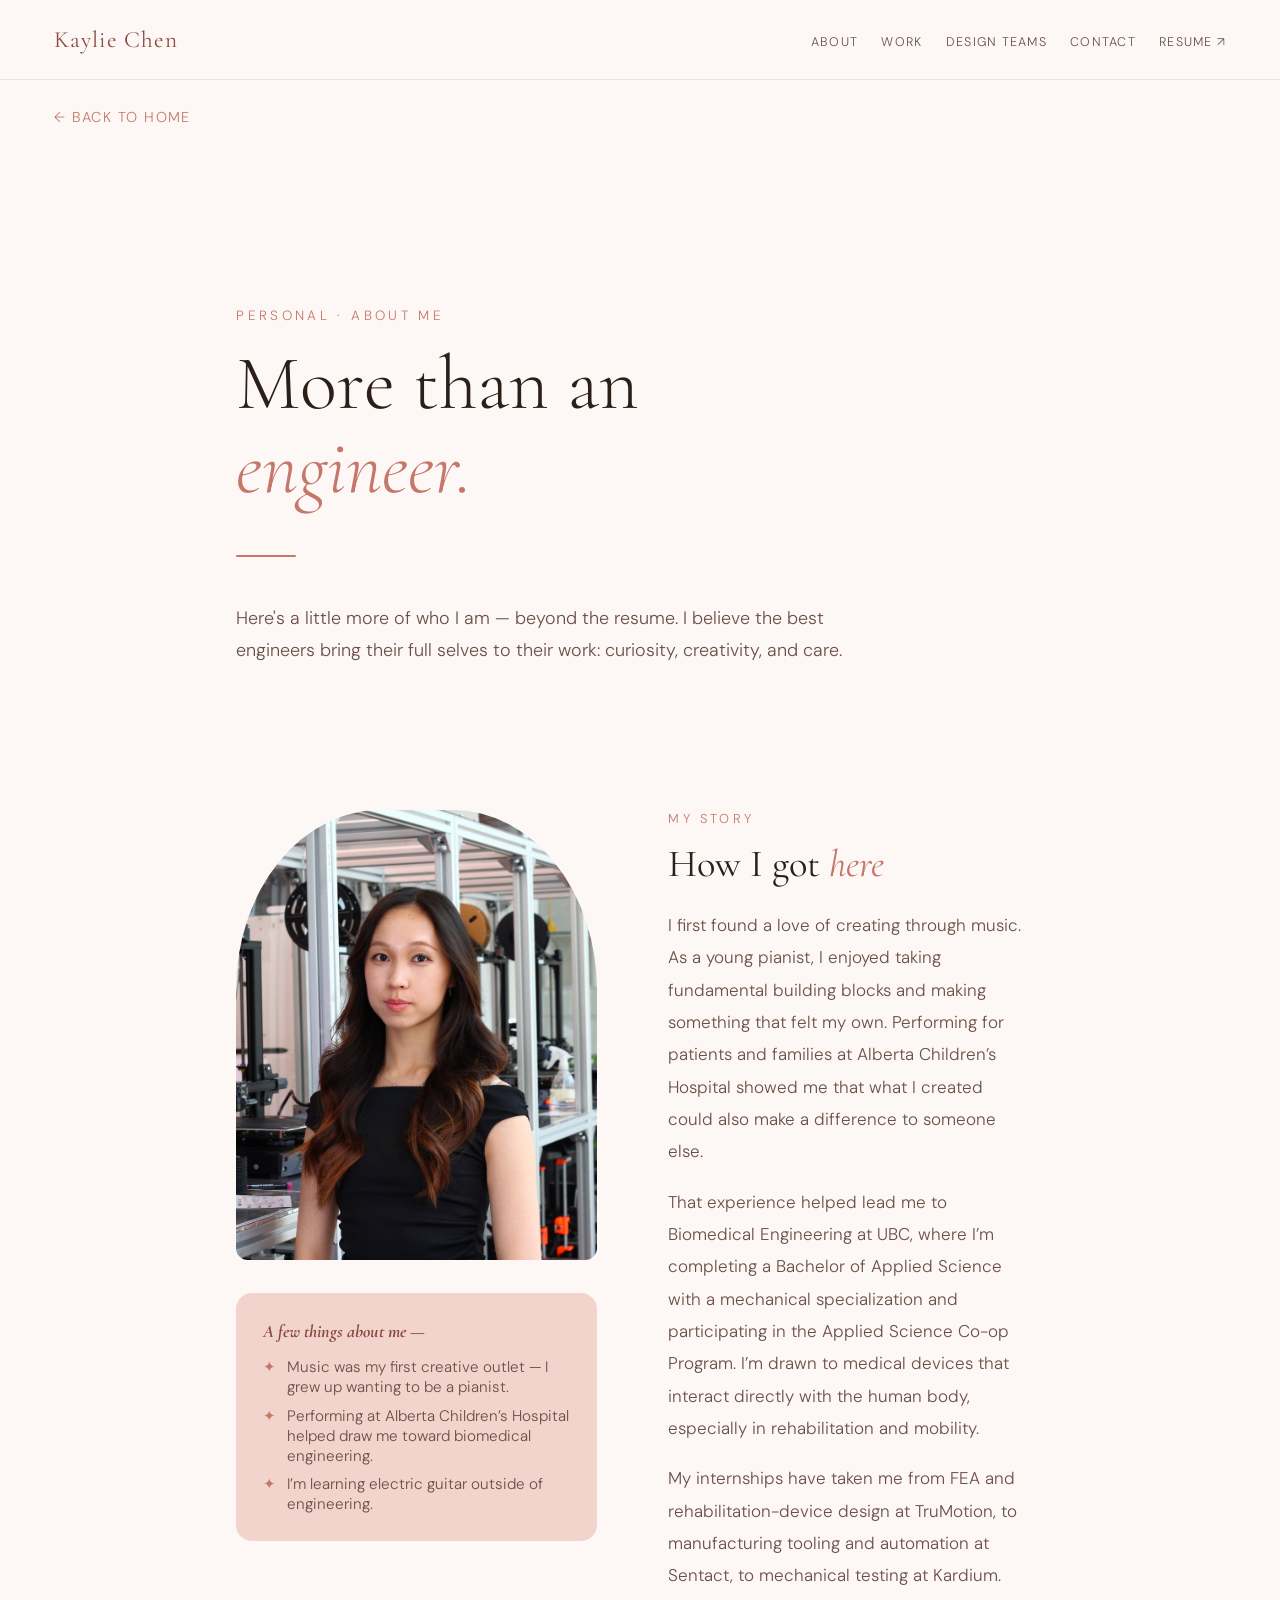
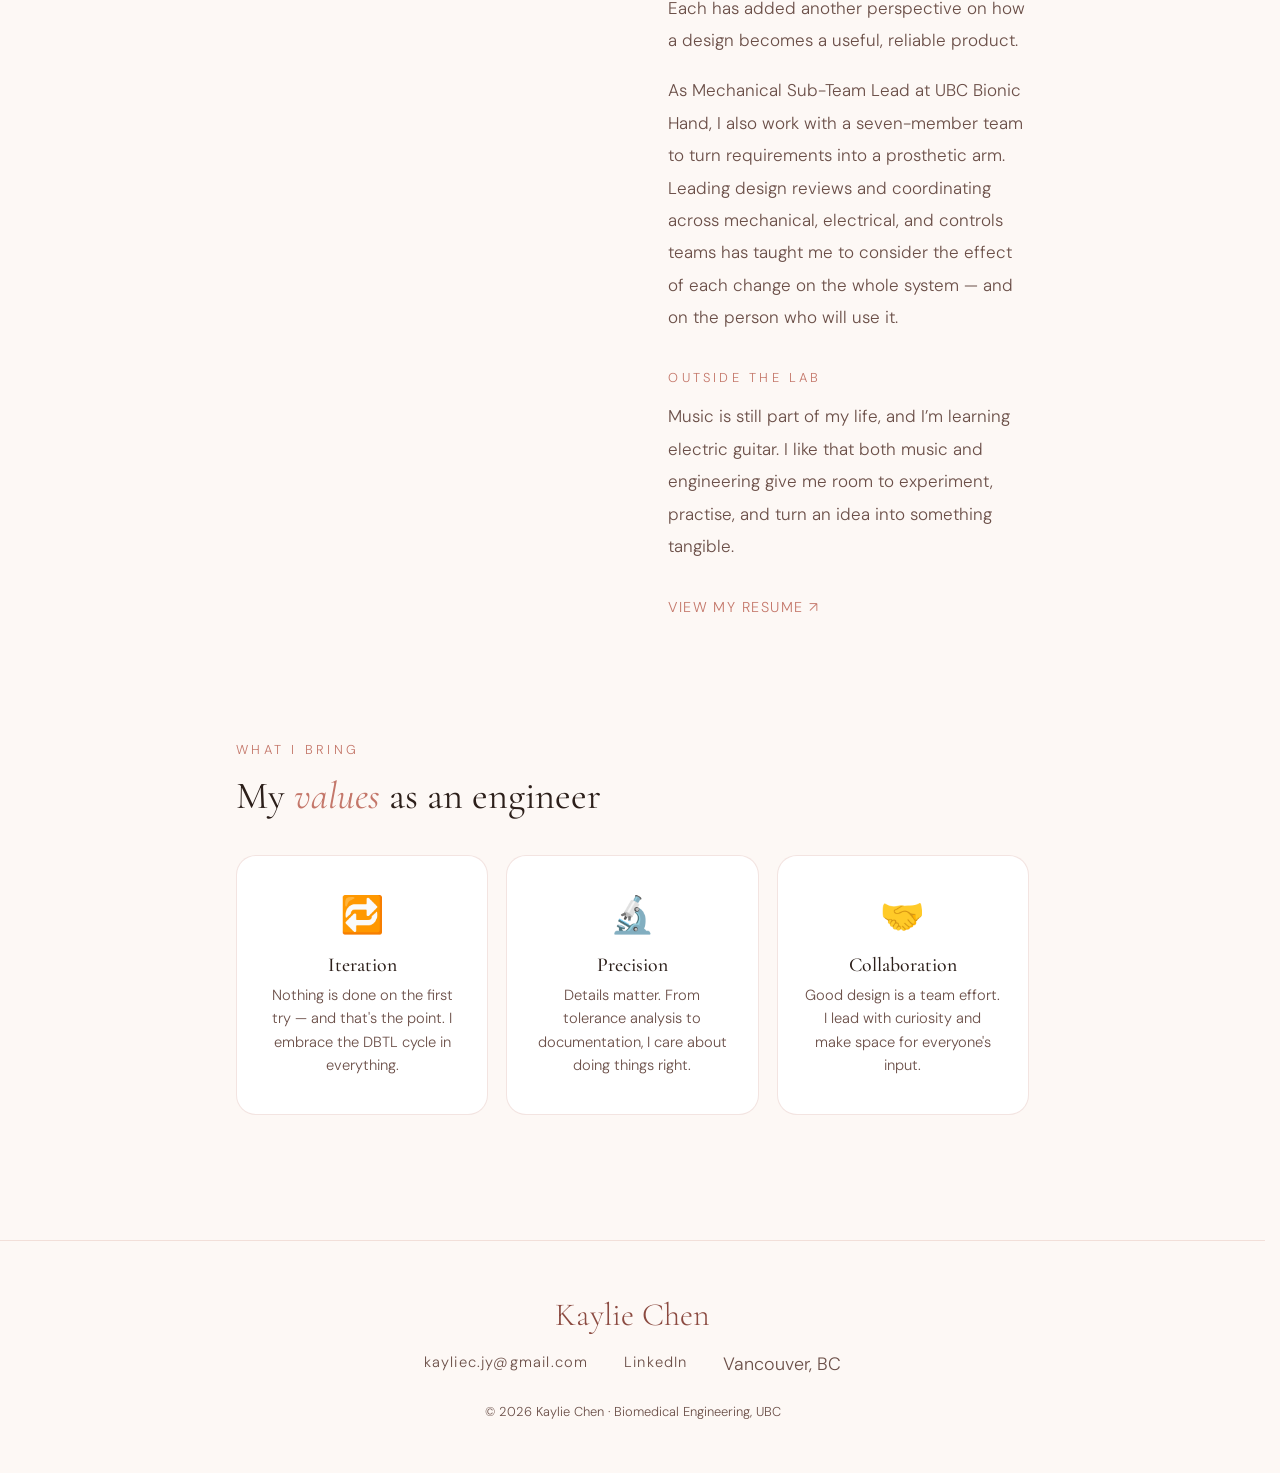
==== commit d841b670: "contact update" ====
--- a/about.html
+++ b/about.html
@@ -6,7 +6,7 @@
   <title>About — Kaylie Chen</title>
   <link rel="preconnect" href="https://fonts.googleapis.com">
   <link href="https://fonts.googleapis.com/css2?family=Cormorant+Garamond:ital,wght@0,300;0,400;0,500;1,300;1,400&family=DM+Sans:wght@300;400;500&display=swap" rel="stylesheet">
-  <link rel="stylesheet" href="shared.css">
+  <link rel="stylesheet" href="shared.css?v=20261016-6">
   <style>
     .about-grid {
       display: grid;
--- a/shared.css
+++ b/shared.css
@@ -232,8 +232,9 @@
 
 /* FOOTER */
 footer {
-  background: var(--text);
-  color: var(--pink);
+  background: var(--bg);
+  color: var(--text-soft);
+  border-top: 1px solid var(--border);
   padding: 3rem;
   display: flex;
   flex-direction: column;
@@ -246,7 +247,7 @@
 .footer-name {
   font-family: 'Cormorant Garamond', serif;
   font-size: 1.8rem;
-  color: var(--pink);
+  color: var(--rose-dark);
 }
 
 .footer-links {
@@ -257,14 +258,14 @@
 }
 
 .footer-links a {
-  color: var(--pink-mid);
+  color: var(--text-soft);
   text-decoration: none;
   font-size: 0.82rem;
   letter-spacing: 0.08em;
   transition: color 0.3s;
 }
 
-.footer-links a:hover { color: white; }
+.footer-links a:hover { color: var(--rose-dark); }
 
 .footer-copy {
   font-size: 0.72rem;
@@ -304,7 +305,7 @@
 .nav-links { gap: 1.3rem; align-items: center; flex-wrap: wrap; }
 .nav-links a { font-size: .7rem; }
 a:focus-visible { outline: 3px solid var(--rose-dark); outline-offset: 5px; }
-.footer-copy, footer .footer-links span { color: var(--pink-mid) !important; }
+.footer-copy, footer .footer-links span { color: var(--text-soft) !important; }
 .editor-note { background: #fff3c4; border-left: 4px solid #9a6b13; border-radius: 0 10px 10px 0; padding: 1rem 1.3rem; color: #5d410d; font-size: .85rem; line-height: 1.8; margin: 1.5rem 0; }
 .case-list { padding-left: 1.2rem; color: var(--text-soft); font-size: .92rem; line-height: 1.85; }
 .case-list li { margin-bottom: .7rem; }
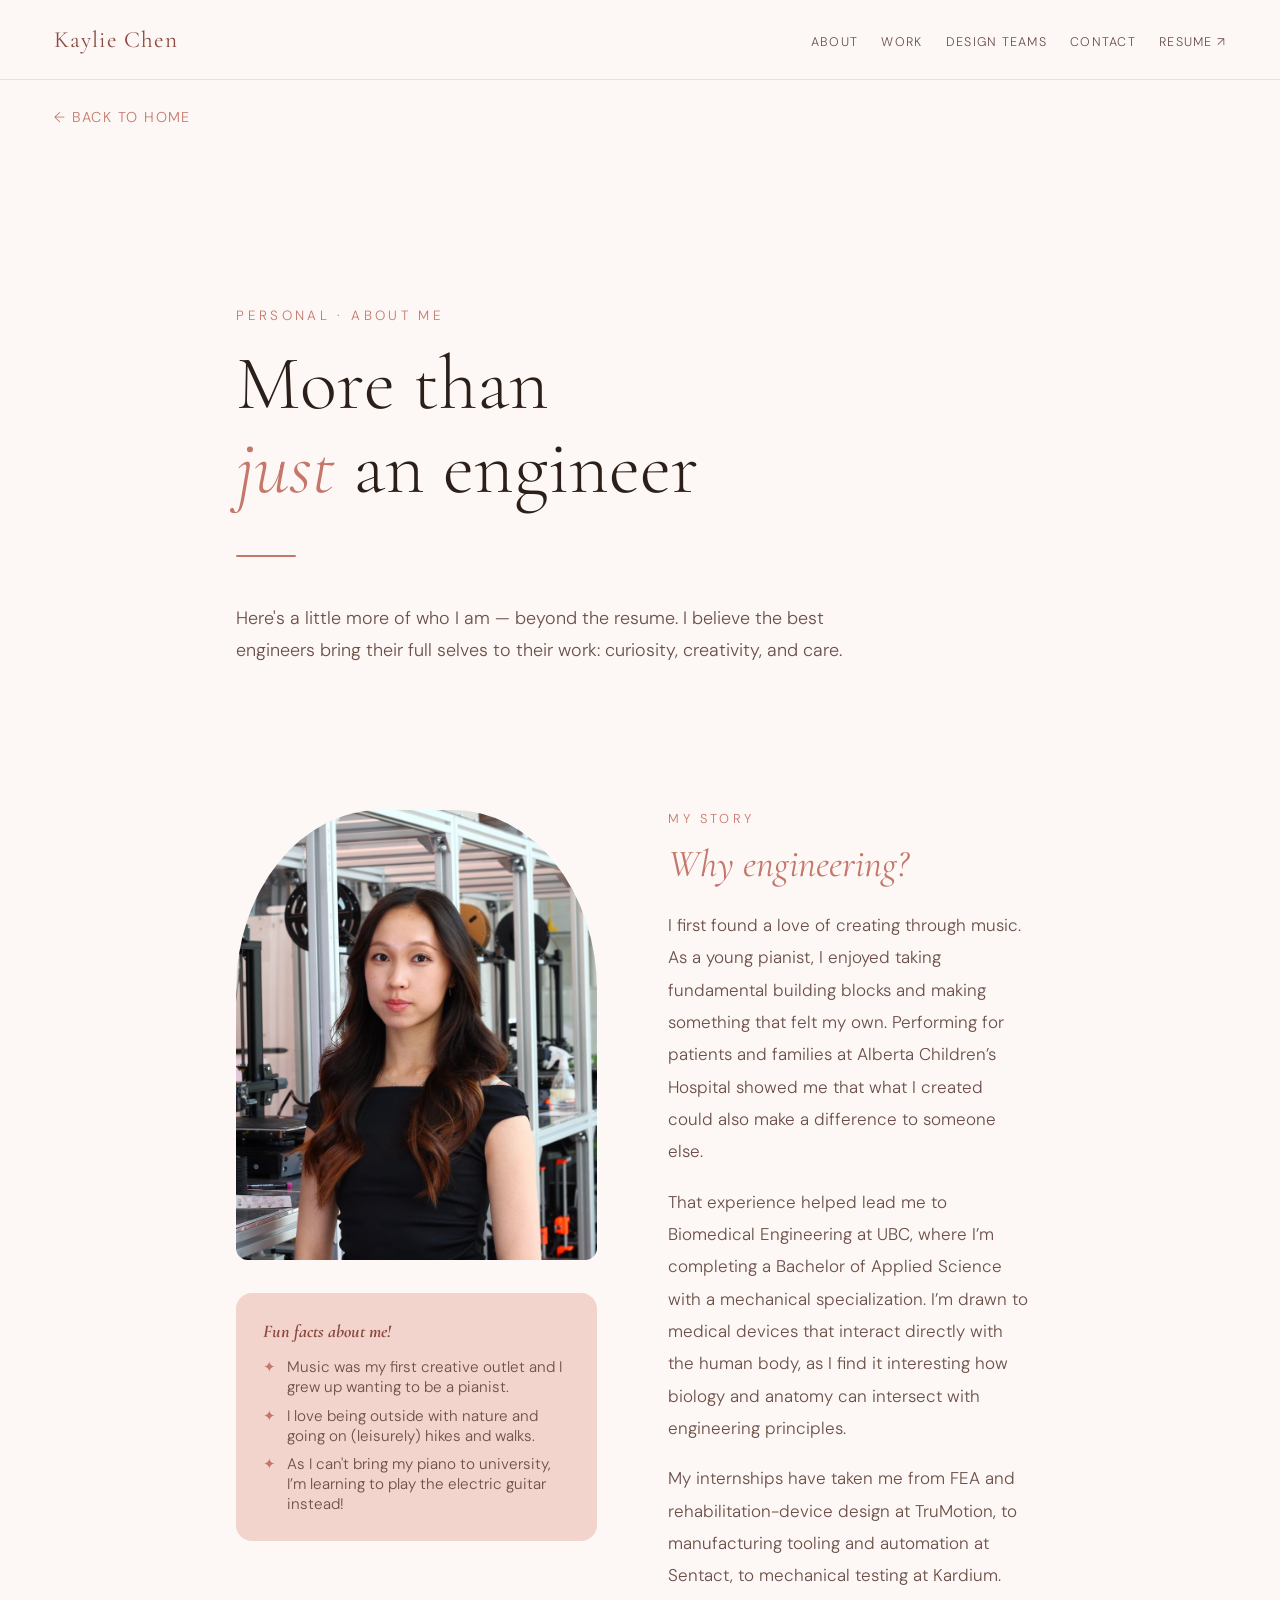
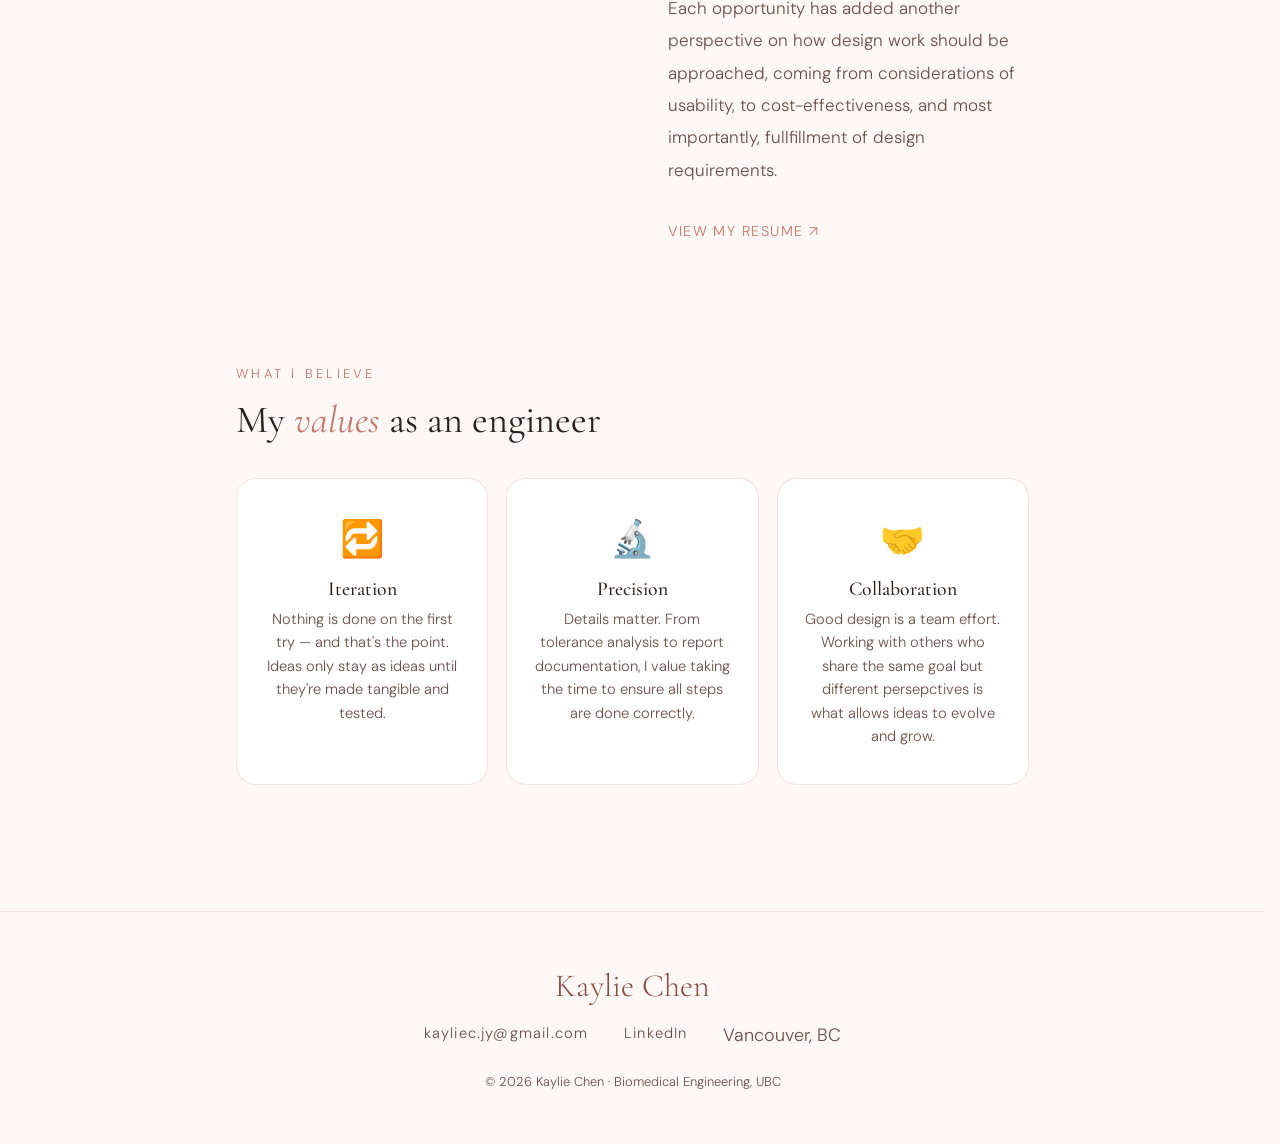
==== commit d0edb570: "update to better reflect skills" ====
--- a/about.html
+++ b/about.html
@@ -139,7 +139,7 @@
 
   <div class="page-hero">
     <p class="page-tag">Personal · About Me</p>
-    <h1 class="page-title">More than an<br><em>engineer.</em></h1>
+    <h1 class="page-title">More than <br><em>just</em> an engineer </h1>
     <div class="divider"></div>
     <p class="page-intro">
       Here's a little more of who I am — beyond the resume. I believe the best engineers 
@@ -151,44 +151,44 @@
     <div class="reveal">
       <img class="portrait" src="assets/kaylie-chen.jpg" alt="Kaylie Chen in a fabrication lab" width="1600" height="1067">
       <div class="fun-fact-strip">
-        <h4>A few things about me —</h4>
-        <ul class="fun-list"><li>Music was my first creative outlet — I grew up wanting to be a pianist.</li><li>Performing at Alberta Children’s Hospital helped draw me toward biomedical engineering.</li><li>I’m learning electric guitar outside of engineering.</li></ul>
+        <h4>Fun facts about me!</h4>
+        <ul class="fun-list"><li>Music was my first creative outlet and I grew up wanting to be a pianist.</li>
+          <li>I love being outside with nature and going on (leisurely) hikes and walks.</li>
+          <li>As I can't bring my piano to university, I’m learning to play the electric guitar instead!</li></ul>
       </div>
     </div>
 
     <div class="reveal">
       <p class="section-label">My Story</p>
-      <h2 class="section-heading">How I got <em>here</em></h2>
+      <h2 class="section-heading"><em>Why engineering?</em></h2>
 
       <p class="body-text">I first found a love of creating through music. As a young pianist, I enjoyed taking fundamental building blocks and making something that felt my own. Performing for patients and families at Alberta Children’s Hospital showed me that what I created could also make a difference to someone else.</p>
-      <p class="body-text">That experience helped lead me to Biomedical Engineering at UBC, where I’m completing a Bachelor of Applied Science with a mechanical specialization and participating in the Applied Science Co-op Program. I’m drawn to medical devices that interact directly with the human body, especially in rehabilitation and mobility.</p>
-      <p class="body-text">My internships have taken me from FEA and rehabilitation-device design at TruMotion, to manufacturing tooling and automation at Sentact, to mechanical testing at Kardium. Each has added another perspective on how a design becomes a useful, reliable product.</p>
-      <p class="body-text">As Mechanical Sub-Team Lead at UBC Bionic Hand, I also work with a seven-member team to turn requirements into a prosthetic arm. Leading design reviews and coordinating across mechanical, electrical, and controls teams has taught me to consider the effect of each change on the whole system — and on the person who will use it.</p>
-      <p class="section-label" style="margin-top:2rem">Outside the Lab</p>
-      <p class="body-text">Music is still part of my life, and I’m learning electric guitar. I like that both music and engineering give me room to experiment, practise, and turn an idea into something tangible.</p>
+      <p class="body-text">That experience helped lead me to Biomedical Engineering at UBC, where I’m completing a Bachelor of Applied Science with a mechanical specialization. I’m drawn to medical devices that interact directly with the human body, as I find it interesting how biology and anatomy can intersect with engineering principles.</p>
+      <p class="body-text">My internships have taken me from FEA and rehabilitation-device design at TruMotion, to manufacturing tooling and automation at Sentact, to mechanical testing at Kardium. Each opportunity has added another perspective on how design work should be approached, coming from considerations of usability, to cost-effectiveness, and most importantly, fullfillment of design requirements.</p>
+      <p class="body-text"></p>
       <a href="assets/Kaylie-Chen-Resume.pdf" class="back-btn" style="margin:1rem 0" target="_blank" rel="noopener">View my resume ↗</a>
     </div>
   </div>
 
   <!-- VALUES -->
   <div class="values-section reveal">
-    <p class="section-label">What I Bring</p>
+    <p class="section-label">What I Believe</p>
     <h2 class="section-heading">My <em>values</em> as an engineer</h2>
     <div class="values-grid">
       <div class="value-card">
         <div class="value-emoji">🔁</div>
         <div class="value-name">Iteration</div>
-        <p class="value-desc">Nothing is done on the first try — and that's the point. I embrace the DBTL cycle in everything.</p>
+        <p class="value-desc">Nothing is done on the first try — and that's the point. Ideas only stay as ideas until they're made tangible and tested.</p>
       </div>
       <div class="value-card">
         <div class="value-emoji">🔬</div>
         <div class="value-name">Precision</div>
-        <p class="value-desc">Details matter. From tolerance analysis to documentation, I care about doing things right.</p>
+        <p class="value-desc">Details matter. From tolerance analysis to report documentation, I value taking the time to ensure all steps are done correctly.</p>
       </div>
       <div class="value-card">
         <div class="value-emoji">🤝</div>
         <div class="value-name">Collaboration</div>
-        <p class="value-desc">Good design is a team effort. I lead with curiosity and make space for everyone's input.</p>
+        <p class="value-desc">Good design is a team effort. Working with others who share the same goal but different persepctives is what allows ideas to evolve and grow.</p>
       </div>
     </div>
   </div>
